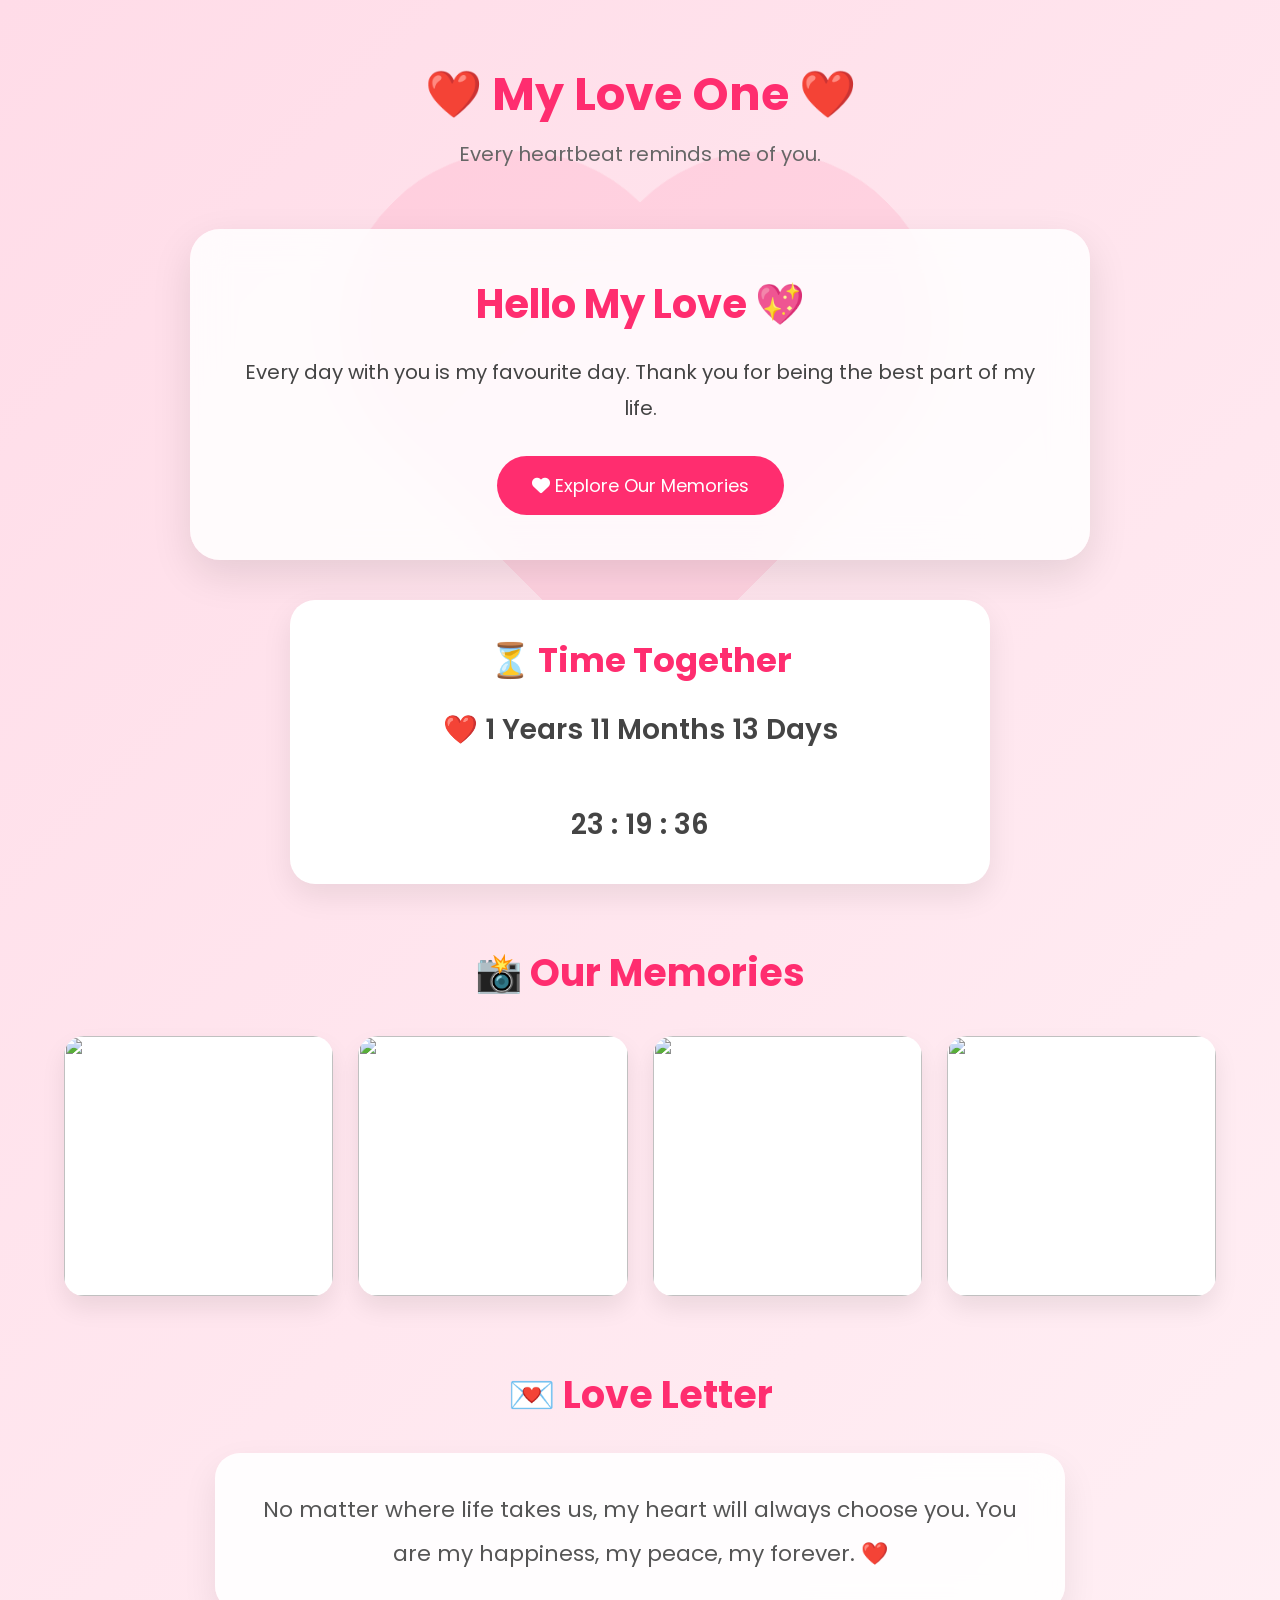
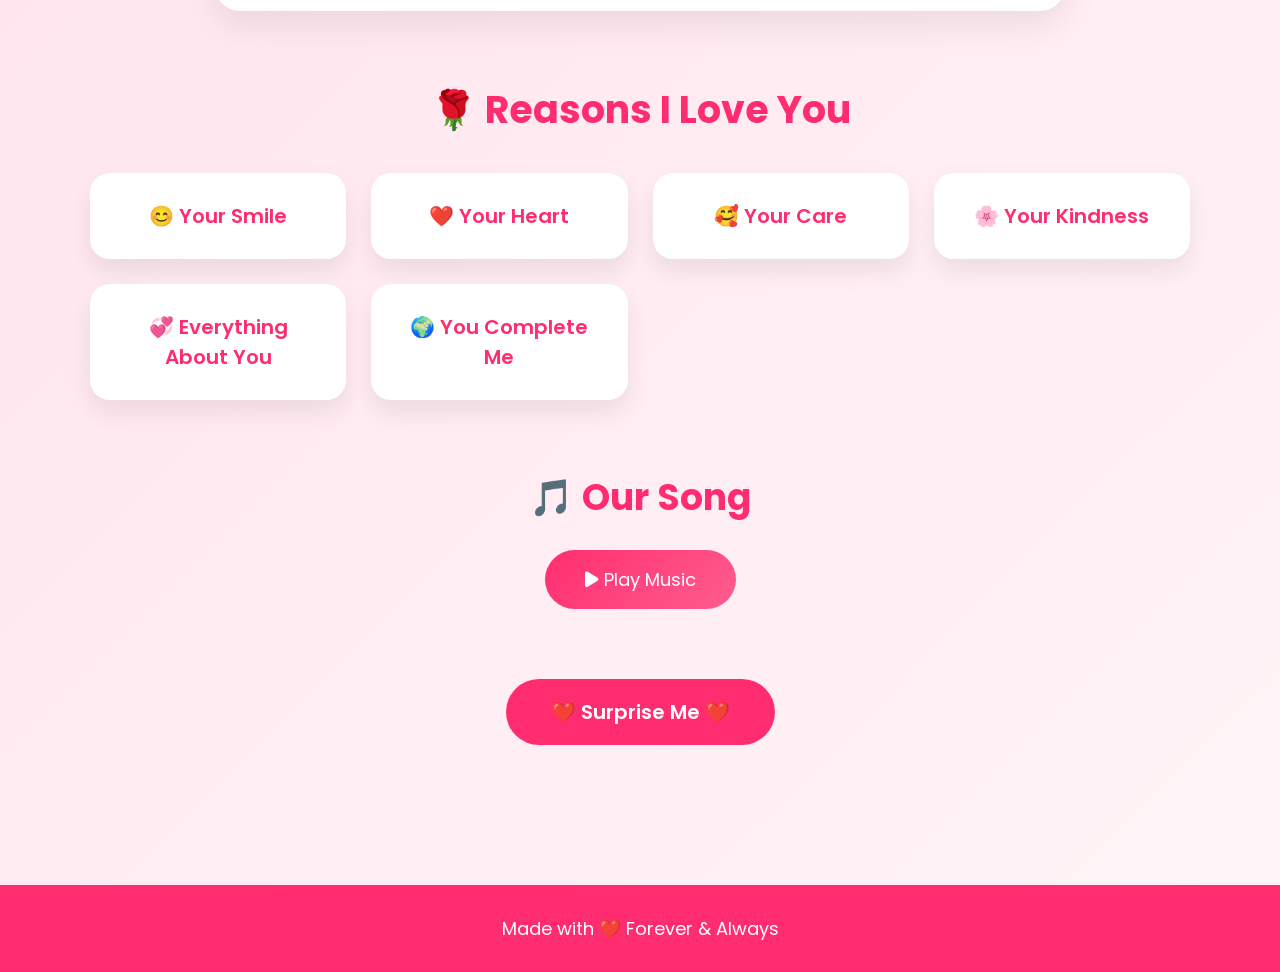
==== home.html @ 5d2fd375 "Add files via upload" ====
<!DOCTYPE html>
<html lang="en">
<head>
<meta charset="UTF-8">
<meta name="viewport" content="width=device-width, initial-scale=1.0">

<title>My Love One ❤️</title>

<link rel="stylesheet" href="home.css">

<link href="https://fonts.googleapis.com/css2?family=Poppins:wght@300;400;500;600;700&display=swap" rel="stylesheet">

<link rel="stylesheet" href="https://cdnjs.cloudflare.com/ajax/libs/font-awesome/6.5.2/css/all.min.css">

</head>
<body>

<!-- Floating Hearts -->
<div class="hearts">
    <span>❤️</span>
    <span>💕</span>
    <span>💖</span>
    <span>💗</span>
    <span>💘</span>
    <span>💞</span>
</div>

<!-- Big Heart -->
<div class="bg-heart"></div>

<header>

<h1>❤️ My Love One ❤️</h1>

<p>Every heartbeat reminds me of you.</p>

</header>

<section class="hero">

<h2>Hello My Love 💖</h2>

<p>
Every day with you is my favourite day.
Thank you for being the best part of my life.
</p>

<a href="#gallery" class="btn">
<i class="fa-solid fa-heart"></i>
Explore Our Memories
</a>

</section>

<section class="counter">

<h2>⏳ Time Together</h2>

<div id="loveCounter">

00 Years 00 Months 00 Days
<br>
00:00:00

</div>

</section>

<section id="gallery">

<h2>📸 Our Memories</h2>

<div class="gallery">

<div class="photo">
<img src="images/photo1.jpg" alt="">
</div>

<div class="photo">
<img src="images/photo2.jpg" alt="">
</div>

<div class="photo">
<img src="images/photo3.jpg" alt="">
</div>

<div class="photo">
<img src="images/photo4.jpg" alt="">
</div>

</div>

</section>

<section class="letter">

<h2>💌 Love Letter</h2>

<div class="card">

<p>

No matter where life takes us,
my heart will always choose you.

You are my happiness,
my peace,
my forever.

❤️

</p>

</div>

</section>

<section class="reasons">

<h2>🌹 Reasons I Love You</h2>

<div class="cards">

<div class="reason">
😊 Your Smile
</div>

<div class="reason">
❤️ Your Heart
</div>

<div class="reason">
🥰 Your Care
</div>

<div class="reason">
🌸 Your Kindness
</div>

<div class="reason">
💞 Everything About You
</div>

<div class="reason">
🌍 You Complete Me
</div>

</div>

</section>

<section class="music">

<h2>🎵 Our Song</h2>

<audio id="song" src="music/love.mp3"></audio>

<button id="playMusic">

<i class="fa-solid fa-play"></i>

Play Music

</button>

</section>

<section class="surprise">

<button id="surprise">

❤️ Surprise Me ❤️

</button>

<p id="message"></p>

</section>

<footer>

Made with ❤️ Forever & Always

</footer>

<script src="home.js"></script>

</body>
</html>
---- home.css ----
/* ==========================
   My Love One ❤️
   Home Page CSS - Part 1
========================== */

*{
margin:0;
padding:0;
box-sizing:border-box;
font-family:'Poppins',sans-serif;
scroll-behavior:smooth;
}

body{
background:linear-gradient(135deg,#ffdce8,#fff5f8);
overflow-x:hidden;
color:#444;
}

/* Floating Hearts */

.hearts{
position:fixed;
top:0;
left:0;
width:100%;
height:100%;
pointer-events:none;
z-index:-1;
overflow:hidden;
}

.hearts span{
position:absolute;
bottom:-80px;
font-size:28px;
animation:float 12s linear infinite;
opacity:.75;
}

.hearts span:nth-child(1){left:8%;animation-delay:0s;}
.hearts span:nth-child(2){left:22%;animation-delay:3s;}
.hearts span:nth-child(3){left:40%;animation-delay:5s;}
.hearts span:nth-child(4){left:60%;animation-delay:2s;}
.hearts span:nth-child(5){left:80%;animation-delay:7s;}
.hearts span:nth-child(6){left:92%;animation-delay:1s;}

@keyframes float{

0%{
transform:translateY(0) scale(.5) rotate(0);
opacity:0;
}

20%{
opacity:1;
}

100%{
transform:translateY(-120vh) scale(1.5) rotate(360deg);
opacity:0;
}

}

/* Background Heart */

.bg-heart{
position:fixed;
top:50%;
left:50%;
width:350px;
height:350px;
background:#ff3d74;
transform:translate(-50%,-50%) rotate(-45deg);
opacity:.10;
z-index:-2;
animation:heartbeat 1.4s infinite;
}

.bg-heart::before,
.bg-heart::after{
content:"";
position:absolute;
width:350px;
height:350px;
background:inherit;
border-radius:50%;
}

.bg-heart::before{
top:-175px;
left:0;
}

.bg-heart::after{
left:175px;
top:0;
}

@keyframes heartbeat{

0%,100%{
transform:translate(-50%,-50%) rotate(-45deg) scale(1);
}

15%{
transform:translate(-50%,-50%) rotate(-45deg) scale(1.1);
}

30%{
transform:translate(-50%,-50%) rotate(-45deg) scale(1);
}

45%{
transform:translate(-50%,-50%) rotate(-45deg) scale(1.15);
}

60%{
transform:translate(-50%,-50%) rotate(-45deg) scale(1);
}

}

/* Header */

header{
text-align:center;
padding:60px 20px 30px;
}

header h1{
font-size:46px;
color:#ff2d6f;
margin-bottom:10px;
}

header p{
font-size:20px;
color:#666;
}

/* Hero */

.hero{
width:90%;
max-width:900px;
margin:30px auto;
padding:45px;
background:rgba(255,255,255,.85);
border-radius:30px;
backdrop-filter:blur(18px);
box-shadow:0 15px 40px rgba(0,0,0,.1);
text-align:center;
animation:fadeUp .8s ease;
}

.hero h2{
font-size:40px;
color:#ff2d6f;
margin-bottom:20px;
}

.hero p{
font-size:20px;
line-height:1.8;
margin-bottom:30px;
}

.btn{
display:inline-block;
padding:16px 35px;
background:#ff2d6f;
color:#fff;
text-decoration:none;
border-radius:50px;
font-size:18px;
transition:.35s;
}

.btn:hover{
transform:translateY(-3px);
box-shadow:0 12px 25px rgba(255,45,111,.35);
}

/* Counter */

.counter{
width:90%;
max-width:700px;
margin:40px auto;
background:#fff;
padding:35px;
border-radius:25px;
text-align:center;
box-shadow:0 12px 30px rgba(0,0,0,.08);
}

.counter h2{
font-size:34px;
color:#ff2d6f;
margin-bottom:20px;
}

#loveCounter{
font-size:28px;
font-weight:600;
line-height:1.7;
color:#444;
}

/* Animation */

@keyframes fadeUp{

from{
opacity:0;
transform:translateY(50px);
}

to{
opacity:1;
transform:translateY(0);
}

}

/* ==========================
   Gallery
========================== */

#gallery{
width:90%;
max-width:1200px;
margin:60px auto;
text-align:center;
}

#gallery h2{
font-size:38px;
color:#ff2d6f;
margin-bottom:35px;
}

.gallery{
display:grid;
grid-template-columns:repeat(auto-fit,minmax(220px,1fr));
gap:25px;
}

.photo{
overflow:hidden;
border-radius:20px;
background:#fff;
box-shadow:0 12px 25px rgba(0,0,0,.08);
transition:.35s;
}

.photo:hover{
transform:translateY(-8px) scale(1.03);
}

.photo img{
width:100%;
height:260px;
object-fit:cover;
display:block;
transition:.4s;
}

.photo:hover img{
transform:scale(1.1);
}

/* ==========================
   Love Letter
========================== */

.letter{
width:90%;
max-width:850px;
margin:70px auto;
text-align:center;
}

.letter h2{
font-size:38px;
color:#ff2d6f;
margin-bottom:30px;
}

.card{
background:rgba(255,255,255,.9);
padding:35px;
border-radius:25px;
backdrop-filter:blur(15px);
box-shadow:0 15px 35px rgba(0,0,0,.08);
}

.card p{
font-size:22px;
line-height:2;
color:#555;
}

/* ==========================
   Reasons
========================== */

.reasons{
width:90%;
max-width:1100px;
margin:70px auto;
text-align:center;
}

.reasons h2{
font-size:38px;
color:#ff2d6f;
margin-bottom:35px;
}

.cards{
display:grid;
grid-template-columns:repeat(auto-fit,minmax(220px,1fr));
gap:25px;
}

.reason{
background:#fff;
padding:28px;
border-radius:20px;
font-size:20px;
font-weight:600;
color:#ff2d6f;
box-shadow:0 12px 25px rgba(0,0,0,.08);
transition:.35s;
}

.reason:hover{
transform:translateY(-8px);
background:#ff2d6f;
color:#fff;
}

/* ==========================
   Music
========================== */

.music{
text-align:center;
margin:70px auto;
}

.music h2{
font-size:36px;
color:#ff2d6f;
margin-bottom:25px;
}

#playMusic{
padding:16px 40px;
border:none;
border-radius:50px;
background:linear-gradient(135deg,#ff2d6f,#ff5d8f);
color:#fff;
font-size:18px;
cursor:pointer;
transition:.35s;
}

#playMusic:hover{
transform:translateY(-3px);
box-shadow:0 12px 25px rgba(255,45,111,.35);
}

/* ==========================
   Surprise
========================== */

.surprise{
text-align:center;
margin:70px auto;
}

#surprise{
padding:18px 45px;
border:none;
border-radius:50px;
background:#ff2d6f;
color:#fff;
font-size:20px;
font-weight:600;
cursor:pointer;
transition:.35s;
}

#surprise:hover{
transform:scale(1.05);
box-shadow:0 12px 30px rgba(255,45,111,.35);
}

#message{
margin-top:25px;
font-size:24px;
font-weight:600;
color:#ff2d6f;
min-height:35px;
}

/* ==========================
   Footer
========================== */

footer{
margin-top:80px;
padding:30px;
text-align:center;
background:#ff2d6f;
color:#fff;
font-size:18px;
}

/* ==========================
   Responsive
========================== */

@media(max-width:768px){

header h1{
font-size:34px;
}

.hero{
padding:30px 20px;
}

.hero h2{
font-size:30px;
}

.hero p{
font-size:17px;
}

.counter h2,
#gallery h2,
.letter h2,
.reasons h2,
.music h2{
font-size:30px;
}

#loveCounter{
font-size:22px;
}

.card p{
font-size:18px;
line-height:1.8;
}

.photo img{
height:220px;
}

.reason{
font-size:18px;
}

.bg-heart{
width:250px;
height:250px;
}

.bg-heart::before,
.bg-heart::after{
width:250px;
height:250px;
}

.bg-heart::before{
top:-125px;
}

.bg-heart::after{
left:125px;
}

}

@media(max-width:480px){

header{
padding:40px 15px 20px;
}

header h1{
font-size:28px;
}

.hero h2{
font-size:26px;
}

.hero p{
font-size:16px;
}

.btn,
#playMusic,
#surprise{
width:100%;
}

.photo img{
height:200px;
}

footer{
font-size:16px;
}

}
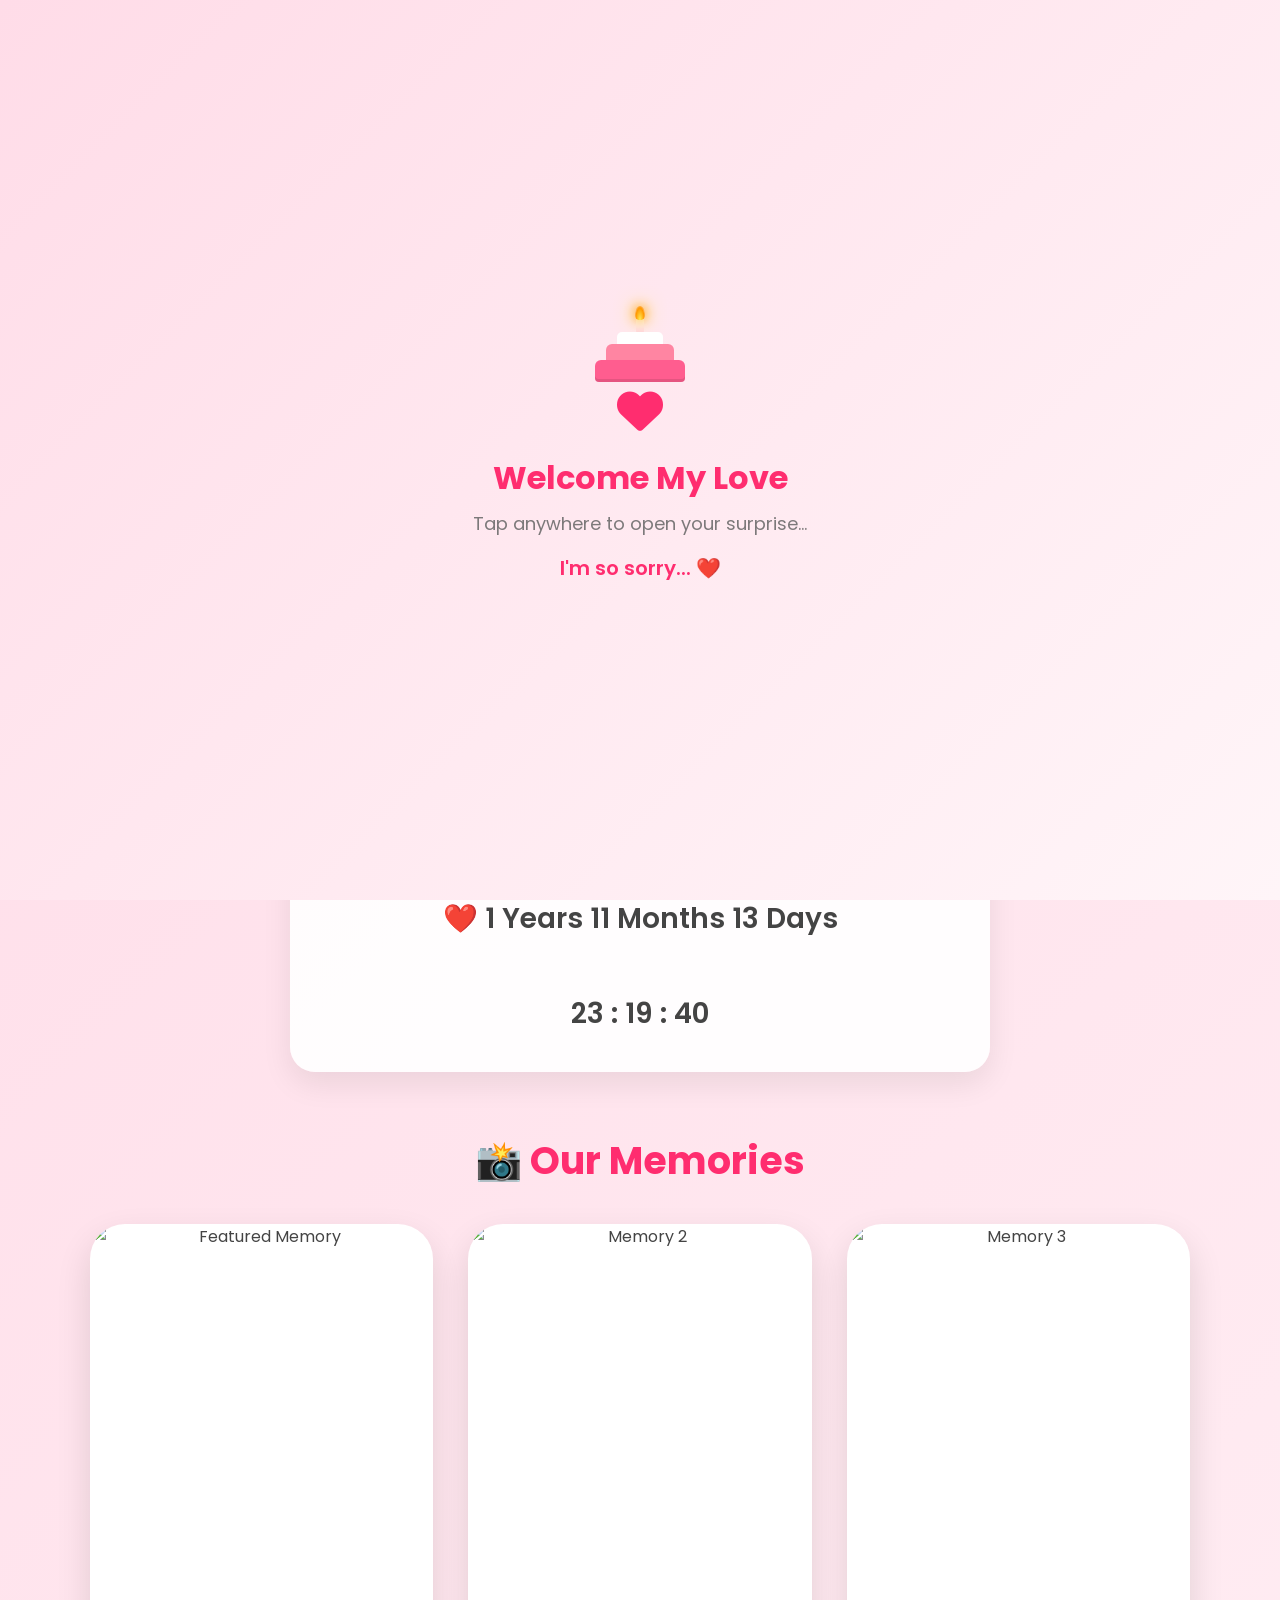
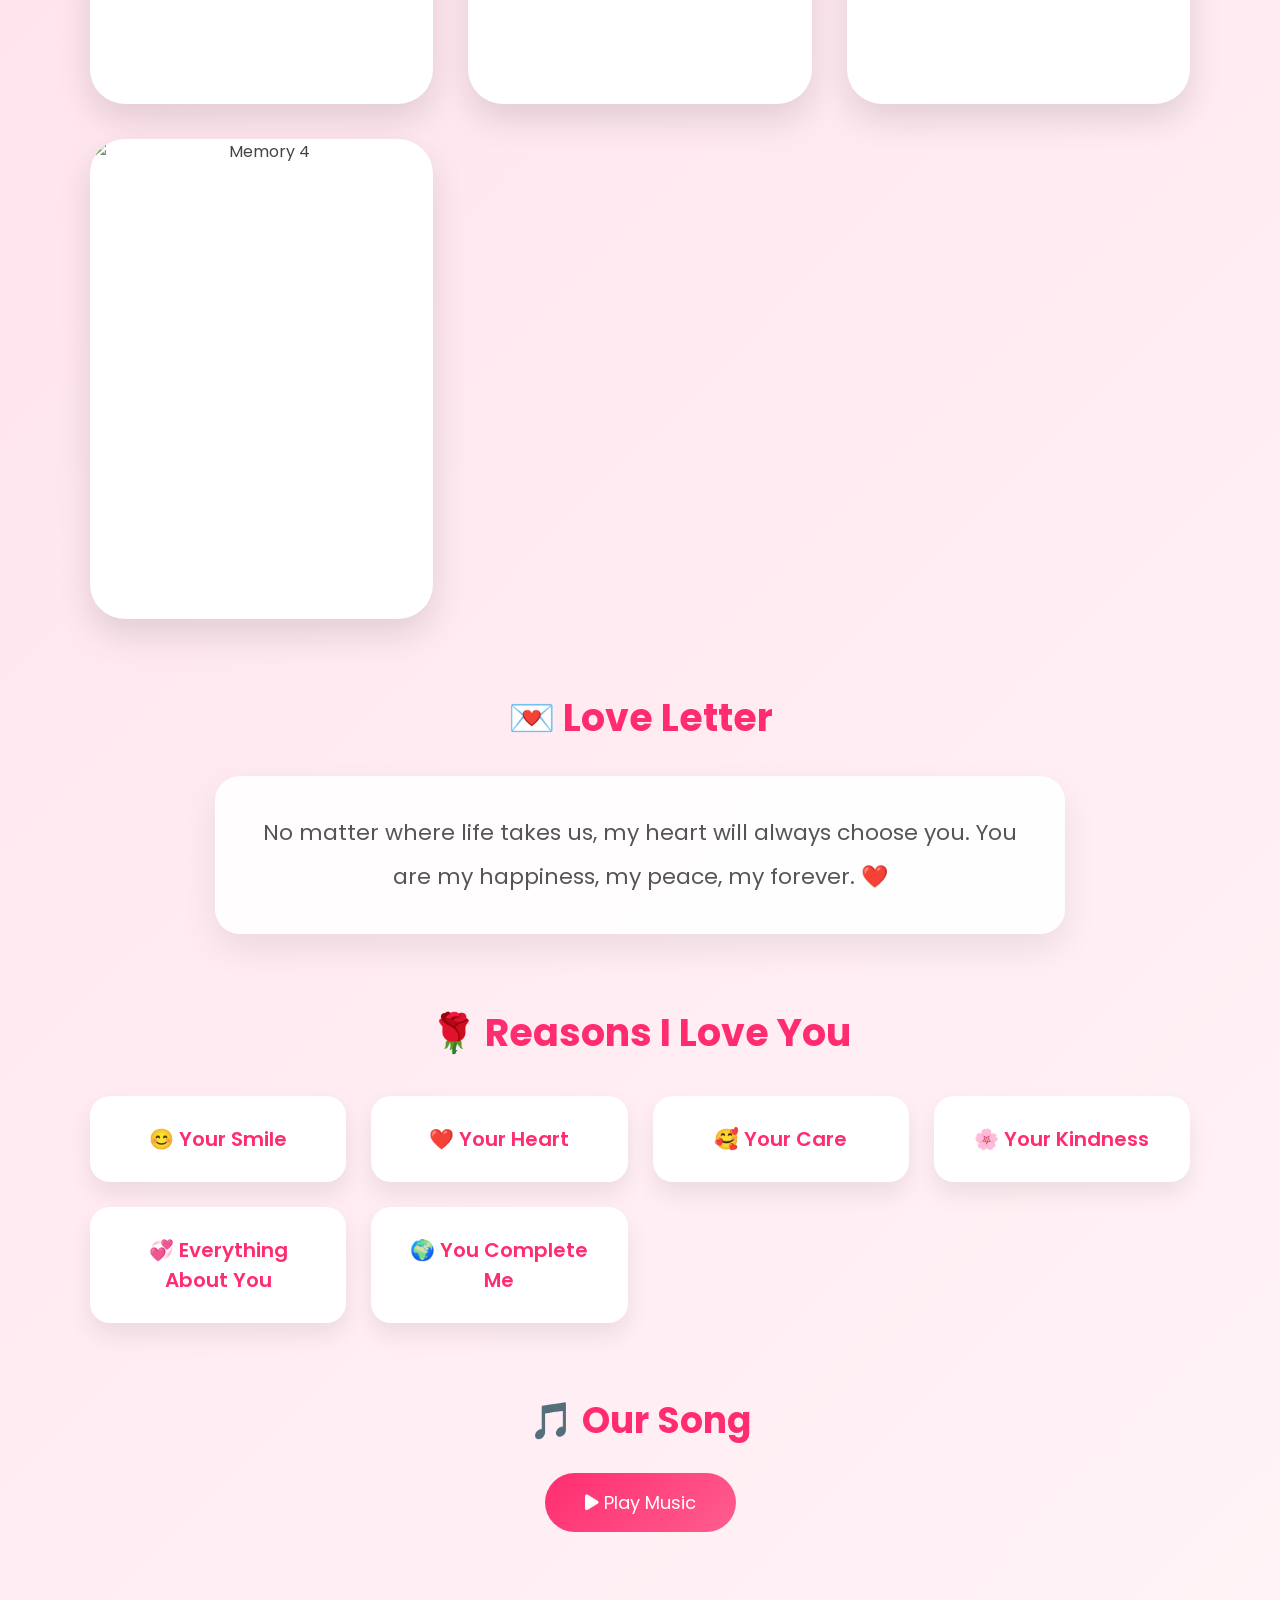
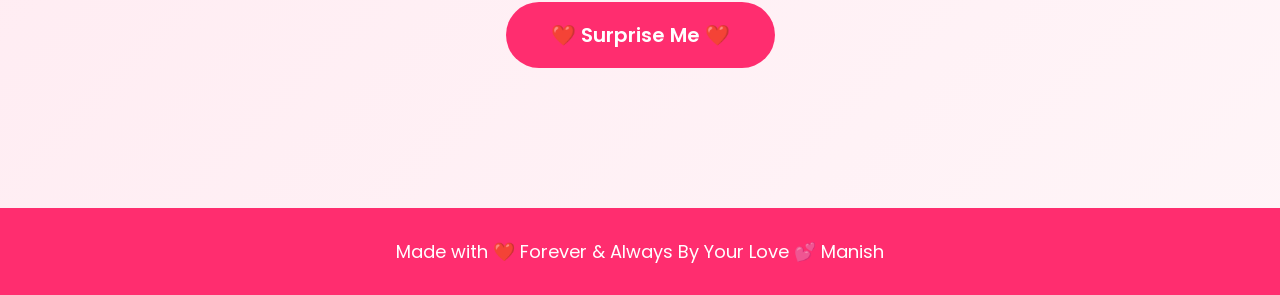
==== commit 728b8452: "Add files via upload" ====
--- a/home.html
+++ b/home.html
@@ -14,8 +14,39 @@
 
 </head>
 <body>
-
-<!-- Floating Hearts -->
+<!-- ❤️ Welcome Overlay (With Floating Overlay Butterflies) ❤️ -->
+<div id="welcomeOverlay" class="welcome-overlay">
+    <!-- Floating Overlay Butterflies Container -->
+    <div class="overlay-butterflies">
+        <span>🦋</span>
+        <span>🌸</span>
+        <span>🦋</span>
+        <span>✨</span>
+        <span>🦋</span>
+        <span>🌸</span>
+    </div>
+
+    <div class="welcome-content">
+        <!-- Cake & Heart Stacked Together -->
+        <div class="cake-wrapper">
+            <div class="cake-container">
+                <div class="candle">
+                    <div class="flame"></div>
+                </div>
+                <div class="cake-top"></div>
+                <div class="cake-middle"></div>
+                <div class="cake-bottom"></div>
+            </div>
+            <i class="fa-solid fa-heart welcome-heart"></i>
+        </div>
+
+        <h2>Welcome My Love</h2>
+        <p>Tap anywhere to open your surprise...</p>
+        <p class="sorry-text">I'm so sorry... ❤️</p>
+    </div>
+</div>
+
+
 <div class="hearts">
     <span>❤️</span>
     <span>💕</span>
@@ -25,7 +56,6 @@
     <span>💞</span>
 </div>
 
-<!-- Big Heart -->
 <div class="bg-heart"></div>
 
 <header>
@@ -54,17 +84,26 @@
 
 <section class="counter">
 
-<h2>⏳ Time Together</h2>
-
-<div id="loveCounter">
-
-00 Years 00 Months 00 Days
-<br>
-00:00:00
-
-</div>
-
-</section>
+<h2>⏳ Special Milestones</h2>
+
+<div class="milestone-box" style="margin-bottom: 30px;">
+    <h3 style="color: #ff2d6f; font-size: 24px; margin-bottom: 10px;">🎂 Her Age</h3>
+    <div id="ageCounter" style="font-size: 28px; font-weight: 600; line-height: 1.7; color: #444;">
+        00 Years 00 Months 00 Days
+    </div>
+</div>
+
+<hr style="border: 0; height: 1px; background: #eee; margin: 20px 0;">
+
+<div class="milestone-box">
+    <h3 style="color: #ff2d6f; font-size: 24px; margin-bottom: 10px;">⏳ Time Together</h3>
+    <div id="loveCounter" style="font-size: 28px; font-weight: 600; line-height: 1.7; color: #444;">
+        00 Years 00 Months 00 Days <br> 00:00:00
+    </div>
+</div>
+
+</section>
+
 
 <section id="gallery">
 
@@ -72,20 +111,20 @@
 
 <div class="gallery">
 
+<div class="photo photo-large">
+<img src="home1.jpg" alt="Featured Memory">
+</div>
+
 <div class="photo">
-<img src="images/photo1.jpg" alt="">
+<img src="home2.jpg" alt="Memory 2">
 </div>
 
 <div class="photo">
-<img src="images/photo2.jpg" alt="">
+<img src="home3.jpg" alt="Memory 3">
 </div>
 
 <div class="photo">
-<img src="images/photo3.jpg" alt="">
-</div>
-
-<div class="photo">
-<img src="images/photo4.jpg" alt="">
+<img src="home4.jpg" alt="Memory 4">
 </div>
 
 </div>
@@ -153,7 +192,7 @@
 
 <h2>🎵 Our Song</h2>
 
-<audio id="song" src="music/love.mp3"></audio>
+<audio id="song" src="Agar Tum Saath Ho.mp3"></audio>
 
 <button id="playMusic">
 
@@ -179,11 +218,11 @@
 
 <footer>
 
-Made with ❤️ Forever & Always
+Made with ❤️ Forever & Always By Your Love 💕 Manish
 
 </footer>
 
 <script src="home.js"></script>
 
 </body>
-</html>+</html>
--- a/home.css
+++ b/home.css
@@ -1,6 +1,6 @@
 /* ==========================
    My Love One ❤️
-   Home Page CSS - Part 1
+   Home Page CSS - Cleaned & Updated Layout
 ========================== */
 
 *{
@@ -15,6 +15,8 @@
 background:linear-gradient(135deg,#ffdce8,#fff5f8);
 overflow-x:hidden;
 color:#444;
+position:relative;
+width:100vw;
 }
 
 /* Floating Hearts */
@@ -26,7 +28,7 @@
 width:100%;
 height:100%;
 pointer-events:none;
-z-index:-1;
+z-index:0;
 overflow:hidden;
 }
 
@@ -63,63 +65,80 @@
 
 }
 
-/* Background Heart */
-
-.bg-heart{
-position:fixed;
-top:50%;
-left:50%;
-width:350px;
-height:350px;
-background:#ff3d74;
-transform:translate(-50%,-50%) rotate(-45deg);
-opacity:.10;
-z-index:-2;
-animation:heartbeat 1.4s infinite;
+/* ================================================
+   ❤️ EXACT INDEX-STYLE Pulsing Background Heart
+   ================================================ */
+.bg-heart {
+    position: fixed;
+    top: 50%;
+    left: 50%;
+    width: 350px;
+    height: 350px;
+    background: linear-gradient(135deg, #ff4d88, #ff1744);
+    transform: translate(-50%, -50%) rotate(-45deg);
+    opacity: 0.12;
+    z-index: 0;
+    pointer-events: none;
+    animation: heartbeatExact 1.3s infinite ease-in-out;
+    filter: drop-shadow(0 0 25px rgba(255, 0, 90, 0.35));
 }
 
 .bg-heart::before,
-.bg-heart::after{
-content:"";
-position:absolute;
-width:350px;
-height:350px;
-background:inherit;
-border-radius:50%;
-}
-
-.bg-heart::before{
-top:-175px;
-left:0;
-}
-
-.bg-heart::after{
-left:175px;
-top:0;
-}
-
-@keyframes heartbeat{
-
-0%,100%{
-transform:translate(-50%,-50%) rotate(-45deg) scale(1);
-}
-
-15%{
-transform:translate(-50%,-50%) rotate(-45deg) scale(1.1);
-}
-
-30%{
-transform:translate(-50%,-50%) rotate(-45deg) scale(1);
-}
-
-45%{
-transform:translate(-50%,-50%) rotate(-45deg) scale(1.15);
-}
-
-60%{
-transform:translate(-50%,-50%) rotate(-45deg) scale(1);
-}
-
+.bg-heart::after {
+    content: "";
+    position: absolute;
+    width: 350px;
+    height: 350px;
+    background: inherit;
+    border-radius: 50%;
+}
+
+.bg-heart::before {
+    top: -175px;
+    left: 0;
+}
+
+.bg-heart::after {
+    left: 175px;
+    top: 0;
+}
+
+/* Smooth Heartbeat Animation maintaining exact center translation */
+@keyframes heartbeatExact {
+    0%, 100% {
+        transform: translate(-50%, -50%) rotate(-45deg) scale(1);
+    }
+    15% {
+        transform: translate(-50%, -50%) rotate(-45deg) scale(1.12);
+    }
+    30% {
+        transform: translate(-50%, -50%) rotate(-45deg) scale(1);
+    }
+    45% {
+        transform: translate(-50%, -50%) rotate(-45deg) scale(1.18);
+    }
+    60% {
+        transform: translate(-50%, -50%) rotate(-45deg) scale(1);
+    }
+}
+
+/* Mobile responsive sizing so it doesn't push screen boundaries */
+@media(max-width: 480px) {
+    .bg-heart {
+        width: 240px;
+        height: 240px;
+    }
+    .bg-heart::before,
+    .bg-heart::after {
+        width: 240px;
+        height: 240px;
+    }
+    .bg-heart::before {
+        top: -120px;
+    }
+    .bg-heart::after {
+        left: 120px;
+    }
 }
 
 /* Header */
@@ -127,6 +146,8 @@
 header{
 text-align:center;
 padding:60px 20px 30px;
+position:relative;
+z-index:2;
 }
 
 header h1{
@@ -153,6 +174,8 @@
 box-shadow:0 15px 40px rgba(0,0,0,.1);
 text-align:center;
 animation:fadeUp .8s ease;
+position:relative;
+z-index:2;
 }
 
 .hero h2{
@@ -189,11 +212,13 @@
 width:90%;
 max-width:700px;
 margin:40px auto;
-background:#fff;
+background:rgba(255,255,255,.9);
 padding:35px;
 border-radius:25px;
 text-align:center;
 box-shadow:0 12px 30px rgba(0,0,0,.08);
+position:relative;
+z-index:2;
 }
 
 .counter h2{
@@ -226,14 +251,16 @@
 }
 
 /* ==========================
-   Gallery
+   Gallery (Tall Portrait Frames)
 ========================== */
 
 #gallery{
-width:90%;
-max-width:1200px;
+width:95%;
+max-width:1100px;
 margin:60px auto;
 text-align:center;
+position:relative;
+z-index:2;
 }
 
 #gallery h2{
@@ -244,32 +271,38 @@
 
 .gallery{
 display:grid;
-grid-template-columns:repeat(auto-fit,minmax(220px,1fr));
-gap:25px;
+grid-template-columns:repeat(auto-fit, minmax(280px, 1fr));
+gap:35px;
 }
 
 .photo{
 overflow:hidden;
-border-radius:20px;
+border-radius:35px; 
 background:#fff;
-box-shadow:0 12px 25px rgba(0,0,0,.08);
+box-shadow:0 15px 35px rgba(0,0,0,.12);
 transition:.35s;
+height: 480px; 
 }
 
 .photo:hover{
-transform:translateY(-8px) scale(1.03);
+transform:translateY(-8px) scale(1.02);
 }
 
 .photo img{
 width:100%;
-height:260px;
-object-fit:cover;
+height:100%;
+object-fit:cover; 
+object-position:center;
 display:block;
 transition:.4s;
 }
 
 .photo:hover img{
-transform:scale(1.1);
+transform:scale(1.05);
+}
+
+.photo-large {
+grid-row: span 1;
 }
 
 /* ==========================
@@ -281,6 +314,8 @@
 max-width:850px;
 margin:70px auto;
 text-align:center;
+position:relative;
+z-index:2;
 }
 
 .letter h2{
@@ -312,6 +347,8 @@
 max-width:1100px;
 margin:70px auto;
 text-align:center;
+position:relative;
+z-index:2;
 }
 
 .reasons h2{
@@ -350,6 +387,8 @@
 .music{
 text-align:center;
 margin:70px auto;
+position:relative;
+z-index:2;
 }
 
 .music h2{
@@ -381,6 +420,8 @@
 .surprise{
 text-align:center;
 margin:70px auto;
+position:relative;
+z-index:2;
 }
 
 #surprise{
@@ -419,10 +460,12 @@
 background:#ff2d6f;
 color:#fff;
 font-size:18px;
+position:relative;
+z-index:2;
 }
 
 /* ==========================
-   Responsive
+   Responsive Overrides
 ========================== */
 
 @media(max-width:768px){
@@ -460,31 +503,13 @@
 line-height:1.8;
 }
 
-.photo img{
-height:220px;
-}
-
 .reason{
 font-size:18px;
 }
 
-.bg-heart{
-width:250px;
-height:250px;
-}
-
-.bg-heart::before,
-.bg-heart::after{
-width:250px;
-height:250px;
-}
-
-.bg-heart::before{
-top:-125px;
-}
-
-.bg-heart::after{
-left:125px;
+.photo {
+height: 520px;
+border-radius: 30px;
 }
 
 }
@@ -513,12 +538,316 @@
 width:100%;
 }
 
-.photo img{
-height:200px;
+.photo {
+height: 480px;
+border-radius: 28px;
+}
+
+.photo-large {
+grid-row: span 1;
 }
 
 footer{
 font-size:16px;
 }
 
-}+}
+
+/* ================================================
+   🦋 Slow & Smooth Butterfly Page Transition Styles
+   ================================================ */
+.butterfly-transition-layer {
+    position: fixed;
+    bottom: 0;
+    left: 0;
+    width: 100vw;
+    height: 100vh;
+    pointer-events: none;
+    z-index: 9999;
+}
+
+.transition-butterfly {
+    position: absolute;
+    bottom: -60px;
+    opacity: 0;
+    animation: flyUpwardsSlow 2.2s ease-out forwards, wingFlutterGentle 0.25s linear infinite alternate;
+}
+
+@keyframes flyUpwardsSlow {
+    0% {
+        bottom: -60px;
+        opacity: 0;
+        transform: translateX(0) scale(0.7) rotate(0deg);
+    }
+    10% {
+        opacity: 1;
+    }
+    90% {
+        opacity: 1;
+    }
+    100% {
+        bottom: 115vh;
+        opacity: 0;
+        transform: translateX(40px) scale(1.2) rotate(15deg);
+    }
+}
+
+@keyframes wingFlutterGentle {
+    0% {
+        transform: scaleX(1) rotate(0deg);
+    }
+    100% {
+        transform: scaleX(0.2) rotate(5deg);
+    }
+}
+
+/* ================================================
+   ❤️ WELCOME OVERLAY & CENTERED CAKE ON HEART
+   ================================================ */
+
+.welcome-overlay {
+    position: fixed;
+    top: 0;
+    left: 0;
+    width: 100vw;
+    height: 100vh;
+    background: linear-gradient(135deg, #ffdce8, #fff5f8);
+    z-index: 10000;
+    display: flex;
+    justify-content: center;
+    align-items: center;
+    cursor: pointer;
+    transition: opacity 1s ease, visibility 1s ease;
+}
+
+.welcome-content {
+    text-align: center;
+    animation: floatUp 2.5s infinite alternate ease-in-out;
+    padding: 0 20px;
+    display: flex;
+    flex-direction: column;
+    align-items: center;
+}
+
+/* --- Cake & Heart Stacked Column Wrapper --- */
+.cake-wrapper {
+    display: flex;
+    flex-direction: column;
+    align-items: center;
+    justify-content: center;
+    margin-bottom: 20px;
+    position: relative;
+    width: 100%;
+}
+
+/* --- Cake Base Container --- */
+.cake-container {
+    position: relative;
+    width: 100px;
+    height: 70px;
+    margin: 0 auto;
+}
+
+.cake-bottom {
+    position: absolute;
+    bottom: 0;
+    left: 50%;
+    transform: translateX(-50%);
+    width: 90px;
+    height: 22px;
+    background: #ff5d8f;
+    border-radius: 6px 6px 4px 4px;
+    box-shadow: inset 0 -3px 0 rgba(0, 0, 0, 0.1);
+}
+
+.cake-middle {
+    position: absolute;
+    bottom: 20px;
+    left: 50%;
+    transform: translateX(-50%);
+    width: 68px;
+    height: 18px;
+    background: #ff85a2;
+    border-radius: 6px 6px 0 0;
+}
+
+.cake-top {
+    position: absolute;
+    bottom: 36px;
+    left: 50%;
+    transform: translateX(-50%);
+    width: 46px;
+    height: 14px;
+    background: #ffffff;
+    border-radius: 5px 5px 0 0;
+}
+
+/* --- Candle & Flickering Flame Effect --- */
+.candle {
+    position: absolute;
+    bottom: 48px;
+    left: 50%;
+    transform: translateX(-50%);
+    width: 8px;
+    height: 16px;
+    background: linear-gradient(to bottom, #fff, #ffd1dc);
+    border-radius: 3px;
+}
+
+.flame {
+    position: absolute;
+    top: -12px;
+    left: 50%;
+    transform: translateX(-50%);
+    width: 10px;
+    height: 14px;
+    background: radial-gradient(ellipse at bottom, #ffee55 0%, #ff9800 60%, transparent 100%);
+    border-radius: 50% 50% 35% 35%;
+    box-shadow: 0 0 12px #ff9800, 0 0 20px #ffeb3b;
+    animation: flicker 0.6s infinite alternate ease-in-out;
+}
+
+@keyframes flicker {
+    0% {
+        transform: translateX(-50%) scale(1) rotate(-2deg);
+        box-shadow: 0 0 12px #ff9800, 0 0 20px #ffeb3b;
+    }
+    100% {
+        transform: translateX(-50%) scale(1.15) rotate(2deg);
+        box-shadow: 0 0 16px #ff5722, 0 0 25px #ffeb3b;
+    }
+}
+
+/* --- Centered Heart Icon Below Cake --- */
+.welcome-heart {
+    font-size: 46px;
+    color: #ff2d6f;
+    margin-top: 6px;
+    animation: heartbeatOverlay 1.4s infinite;
+}
+
+/* --- Typography & Apology Message --- */
+.welcome-content h2 {
+    font-size: 32px;
+    color: #ff2d6f;
+    margin-bottom: 8px;
+    font-weight: 700;
+}
+
+.welcome-content p {
+    font-size: 18px;
+    color: #666;
+    opacity: 0.85;
+    margin-bottom: 6px;
+}
+
+.sorry-text {
+    font-size: 20px !important;
+    font-weight: 600;
+    color: #ff2d6f !important;
+    opacity: 1 !important;
+    margin-top: 10px;
+    animation: pulseText 1.8s infinite alternate ease-in-out;
+}
+
+@keyframes pulseText {
+    0% {
+        transform: scale(1);
+    }
+    100% {
+        transform: scale(1.06);
+    }
+}
+
+@keyframes heartbeatOverlay {
+    0%, 100% {
+        transform: scale(1);
+    }
+    50% {
+        transform: scale(1.15);
+    }
+}
+
+@keyframes floatUp {
+    0% {
+        transform: translateY(0);
+    }
+    100% {
+        transform: translateY(-8px);
+    }
+}
+
+/* Hidden Overlay State on Click */
+.welcome-overlay.hidden {
+    opacity: 0;
+    visibility: hidden;
+    pointer-events: none;
+}
+/* ================================================
+   🦋 OVERLAY FLOATING BUTTERFLIES FIX
+   ================================================ */
+.welcome-overlay {
+    position: fixed;
+    top: 0;
+    left: 0;
+    width: 100vw;
+    height: 100vh;
+    overflow: hidden;
+}
+
+.overlay-butterflies {
+    position: absolute;
+    top: 0;
+    left: 0;
+    width: 100vw;
+    height: 100vh;
+    pointer-events: none;
+    z-index: 10001;
+}
+
+.overlay-butterflies span {
+    position: absolute;
+    bottom: -60px;
+    font-size: 28px;
+    opacity: 0.9;
+    display: block; /* Prevents text line-height clumping */
+    animation: floatOverlayUp 8s linear infinite, wingFlap 0.35s ease-in-out infinite alternate;
+}
+
+/* Spread horizontal starting points explicitly */
+.overlay-butterflies span:nth-child(1) { left: 8vw;  animation-delay: 0s; font-size: 30px; }
+.overlay-butterflies span:nth-child(2) { left: 24vw; animation-delay: 2.2s; font-size: 22px; }
+.overlay-butterflies span:nth-child(3) { left: 45vw; animation-delay: 4.5s; font-size: 28px; }
+.overlay-butterflies span:nth-child(4) { left: 65vw; animation-delay: 1.1s; font-size: 24px; }
+.overlay-butterflies span:nth-child(5) { left: 82vw; animation-delay: 3.3s; font-size: 32px; }
+.overlay-butterflies span:nth-child(6) { left: 92vw; animation-delay: 5.8s; font-size: 20px; }
+
+/* Upward movement */
+@keyframes floatOverlayUp {
+    0% {
+        bottom: -60px;
+        transform: rotate(-15deg);
+        opacity: 0;
+    }
+    15% {
+        opacity: 1;
+    }
+    85% {
+        opacity: 1;
+    }
+    100% {
+        bottom: 110vh;
+        transform: rotate(20deg);
+        opacity: 0;
+    }
+}
+
+/* Wing flutter animation */
+@keyframes wingFlap {
+    0% {
+        transform: scaleX(1);
+    }
+    100% {
+        transform: scaleX(0.25);
+    }
+}
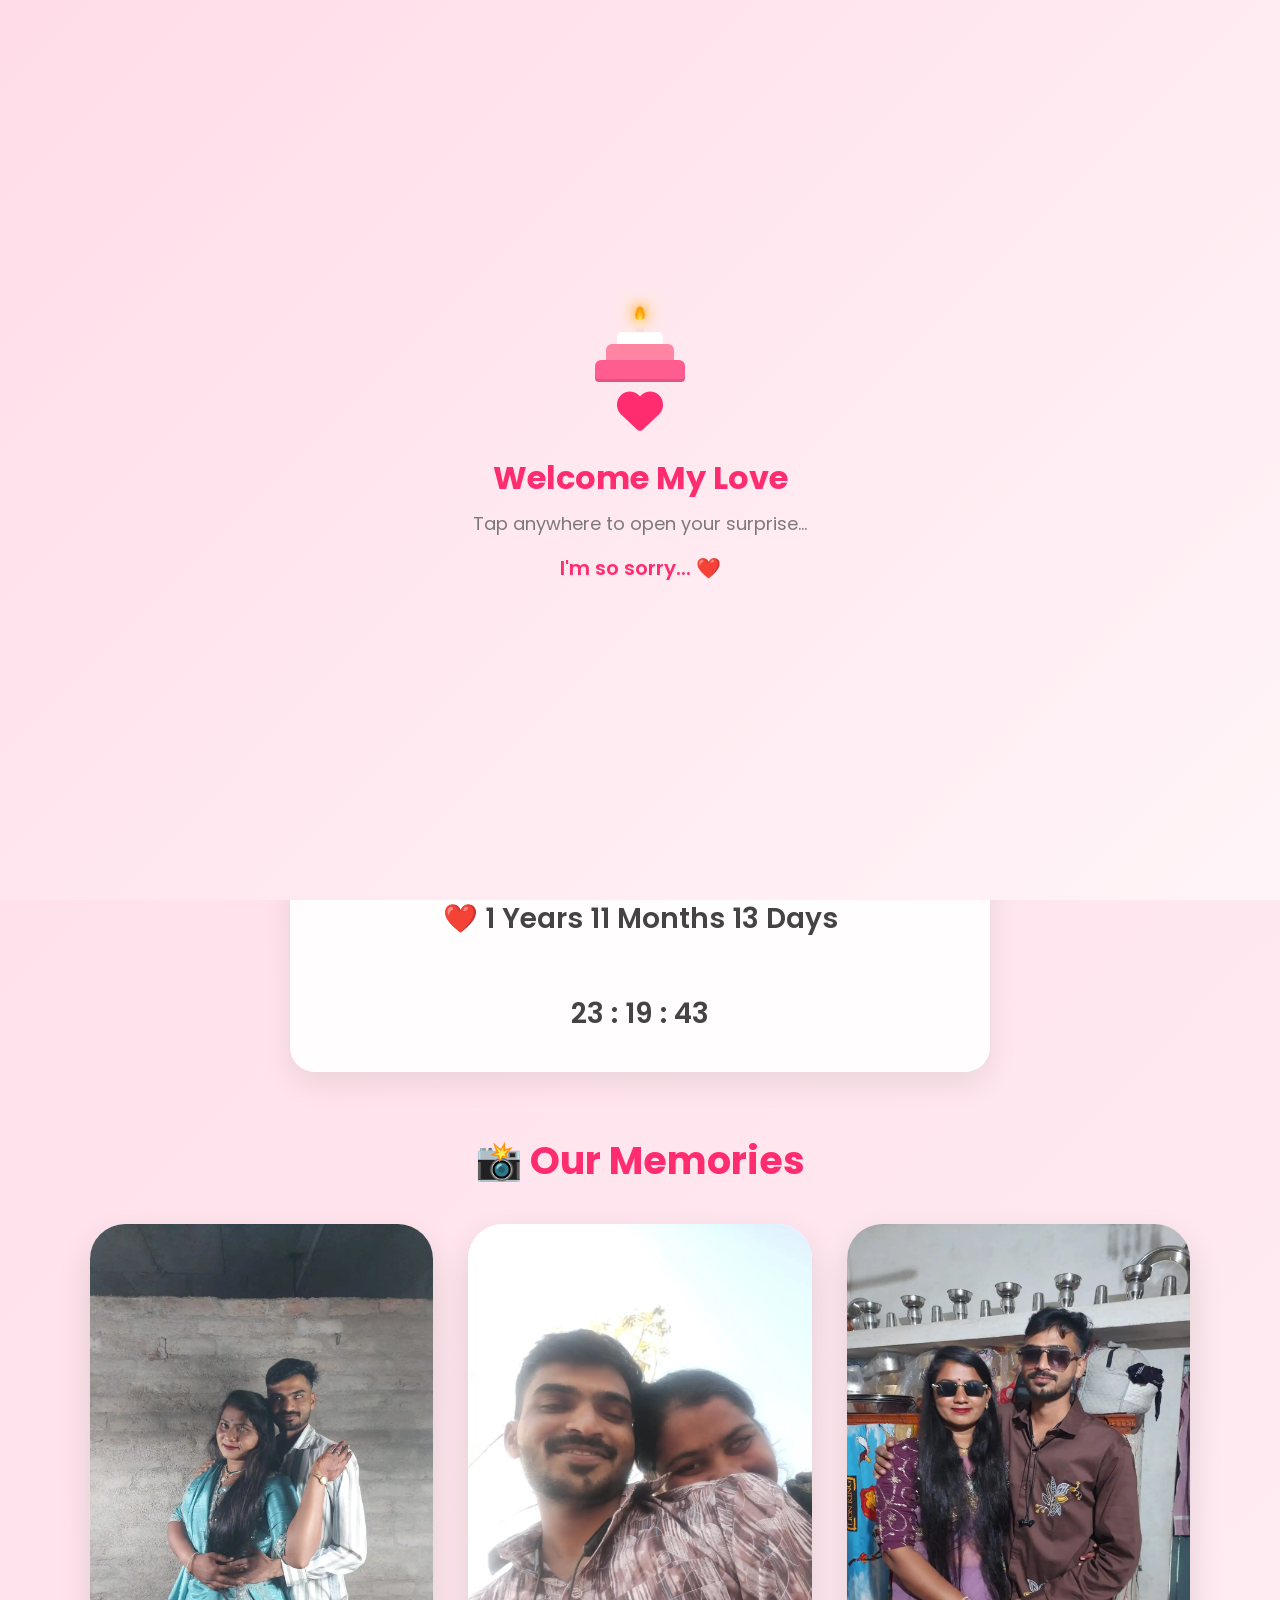
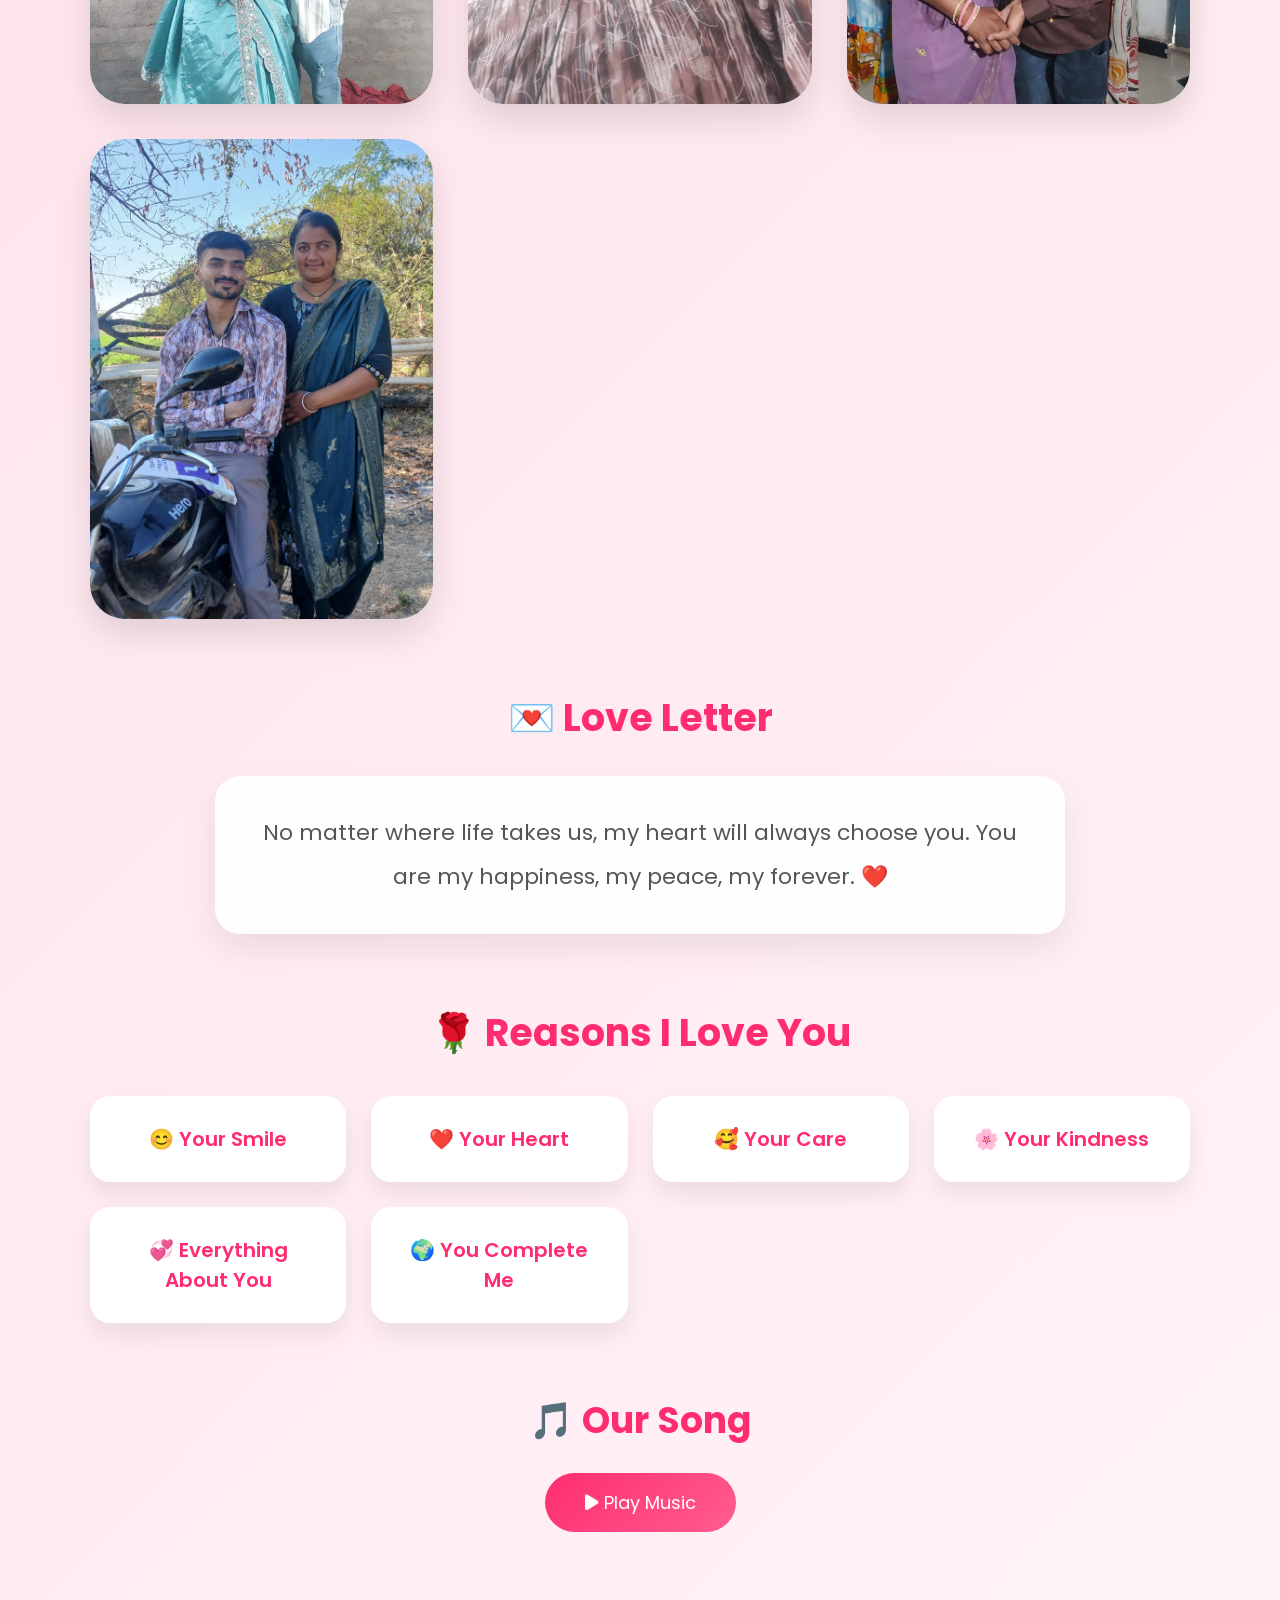
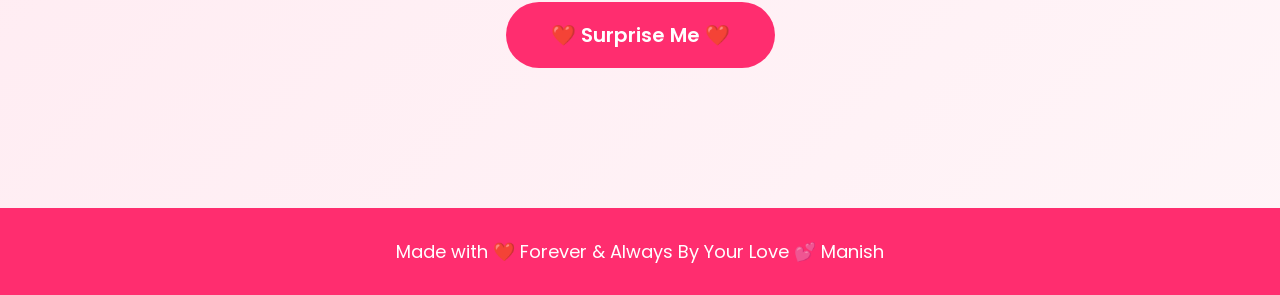
==== commit a3fec8c7: "Replace JPEG images with WEBP format" ====
--- a/home.html
+++ b/home.html
@@ -112,15 +112,15 @@
 <div class="gallery">
 
 <div class="photo photo-large">
-<img src="home1.jpg" alt="Featured Memory">
+<img src="home1.webp" alt="Featured Memory">
 </div>
 
 <div class="photo">
-<img src="home2.jpg" alt="Memory 2">
+<img src="home2.webp" alt="Memory 2">
 </div>
 
 <div class="photo">
-<img src="home3.jpg" alt="Memory 3">
+<img src="home3.webp" alt="Memory 3">
 </div>
 
 <div class="photo">
